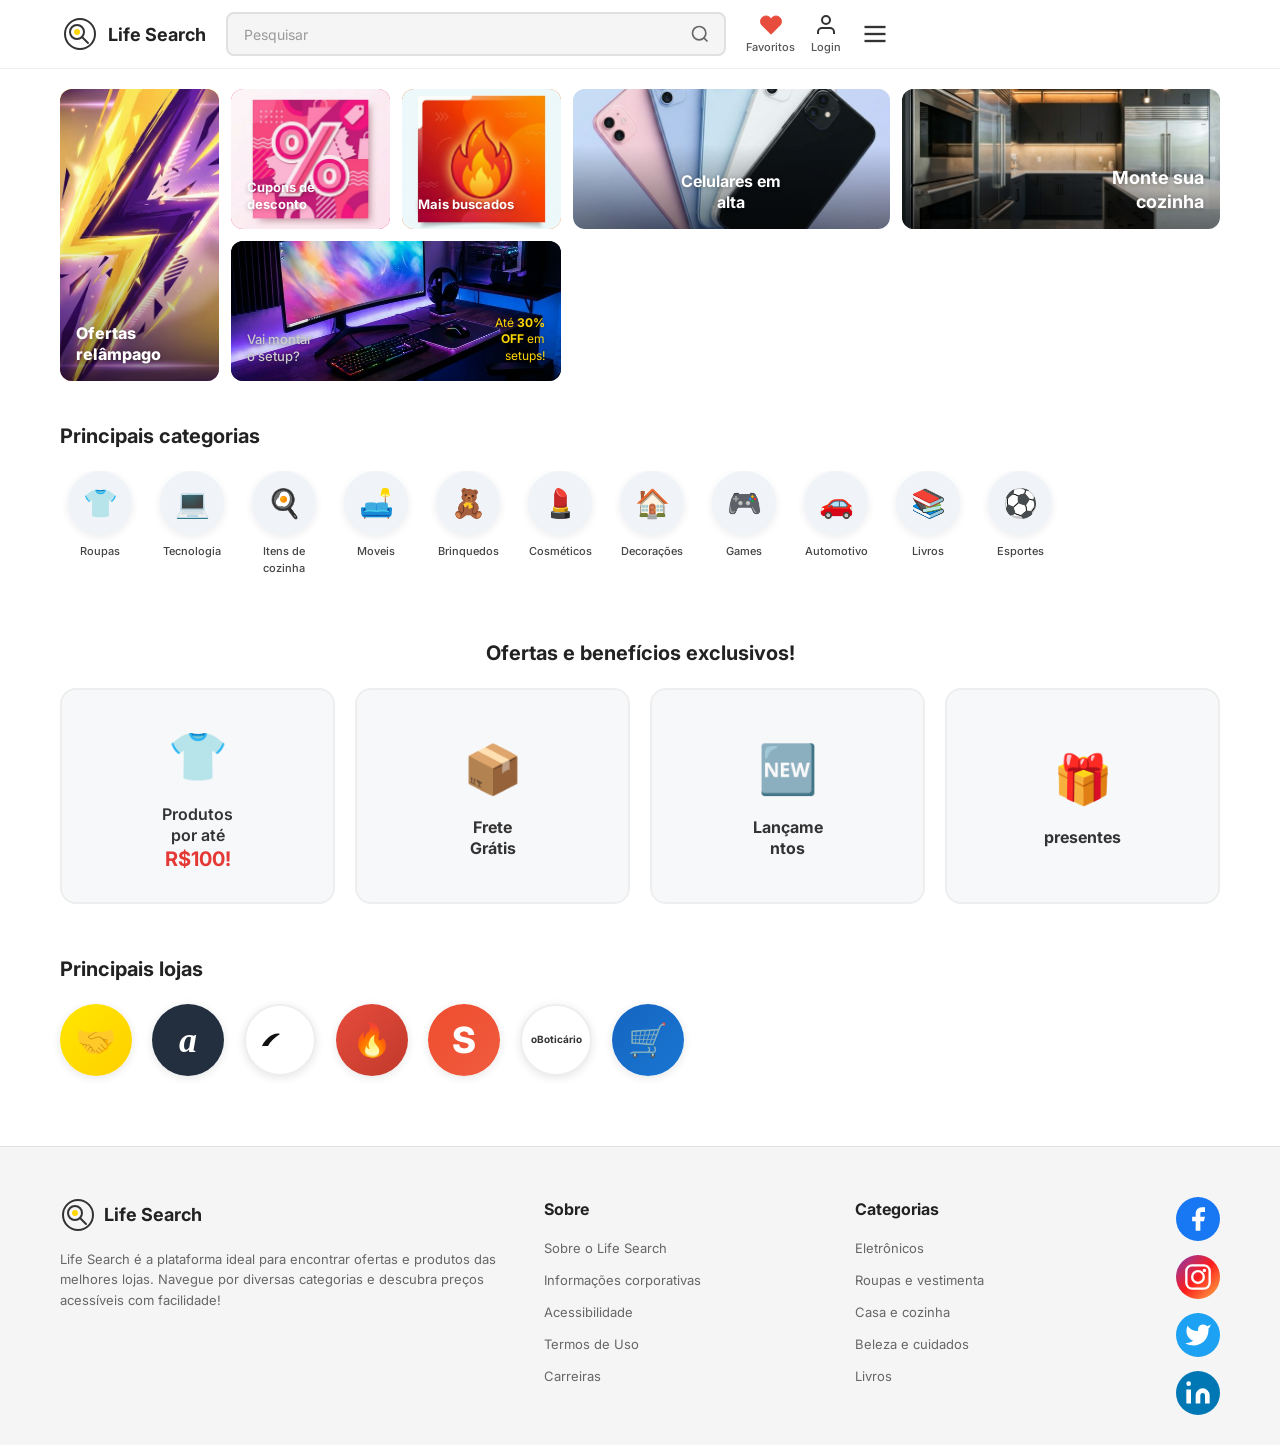
==== index.html @ 58d378dd "feat: Implement core pages, styling, and assets for the Life Search application." ====
<!DOCTYPE html>
<html lang="pt-BR">

<head>
    <meta charset="UTF-8">
    <meta name="viewport" content="width=device-width, initial-scale=1.0">
    <meta name="description"
        content="Life Search - Encontre ofertas e produtos das melhores lojas. Navegue por diversas categorias e descubra preços acessíveis com facilidade!">
    <title>Life Search - Ofertas e Produtos das Melhores Lojas</title>
    <link rel="preconnect" href="https://fonts.googleapis.com">
    <link rel="preconnect" href="https://fonts.gstatic.com" crossorigin>
    <link href="https://fonts.googleapis.com/css2?family=Inter:wght@400;500;600;700;800&display=swap" rel="stylesheet">
    <link rel="stylesheet" href="style.css">
</head>

<body>

    <!-- HEADER -->
    <header class="header" id="header">
        <div class="header-container">
            <a href="/" class="logo" id="logo">
                <div class="logo-icon">
                    <svg width="32" height="32" viewBox="0 0 32 32" fill="none">
                        <circle cx="16" cy="16" r="15" stroke="#333" stroke-width="2" />
                        <circle cx="13" cy="14" r="7" stroke="#333" stroke-width="2" fill="none" />
                        <line x1="18" y1="19" x2="24" y2="25" stroke="#333" stroke-width="2" stroke-linecap="round" />
                        <circle cx="13" cy="14" r="3" fill="#FFD700" />
                    </svg>
                </div>
                <span class="logo-text">Life Search</span>
            </a>

            <div class="search-bar" id="search-bar">
                <input type="text" placeholder="Pesquisar" id="search-input">
                <button class="search-btn" id="search-btn">
                    <svg width="20" height="20" viewBox="0 0 24 24" fill="none" stroke="#666" stroke-width="2">
                        <circle cx="11" cy="11" r="8" />
                        <line x1="21" y1="21" x2="16.65" y2="16.65" />
                    </svg>
                </button>
            </div>

            <nav class="header-nav" id="header-nav">
                <a href="#" class="nav-item" id="nav-favoritos">
                    <svg width="24" height="24" viewBox="0 0 24 24" fill="#e74c3c" stroke="#e74c3c" stroke-width="1">
                        <path
                            d="M20.84 4.61a5.5 5.5 0 0 0-7.78 0L12 5.67l-1.06-1.06a5.5 5.5 0 0 0-7.78 7.78l1.06 1.06L12 21.23l7.78-7.78 1.06-1.06a5.5 5.5 0 0 0 0-7.78z" />
                    </svg>
                    <span>Favoritos</span>
                </a>
                <a href="#" class="nav-item" id="nav-login">
                    <svg width="24" height="24" viewBox="0 0 24 24" fill="none" stroke="#333" stroke-width="2">
                        <path d="M20 21v-2a4 4 0 0 0-4-4H8a4 4 0 0 0-4 4v2" />
                        <circle cx="12" cy="7" r="4" />
                    </svg>
                    <span>Login</span>
                </a>
                <button class="menu-btn" id="menu-btn">
                    <svg width="28" height="28" viewBox="0 0 24 24" fill="none" stroke="#333" stroke-width="2">
                        <line x1="3" y1="6" x2="21" y2="6" />
                        <line x1="3" y1="12" x2="21" y2="12" />
                        <line x1="3" y1="18" x2="21" y2="18" />
                    </svg>
                </button>
            </nav>
        </div>
    </header>

    <!-- MAIN CONTENT -->
    <main class="main-content">

        <!-- HERO BANNER GRID -->
        <section class="hero-grid" id="hero-grid">
            <a href="#" class="hero-card hero-ofertas" id="hero-ofertas">
                <img src="assets/img/ofertas.png" alt="Ofertas relâmpago" loading="lazy">
                <span class="hero-label">Ofertas<br>relâmpago</span>
            </a>
            <a href="#" class="hero-card hero-cupons" id="hero-cupons">
                <img src="assets/img/cupons_desconto.png" alt="Cupons de desconto" loading="lazy">
                <span class="hero-label">Cupons de<br>desconto</span>
            </a>
            <a href="#" class="hero-card hero-buscados" id="hero-buscados">
                <img src="assets/img/mais_buscados.png" alt="Mais buscados" loading="lazy">
                <span class="hero-label">Mais buscados</span>
            </a>
            <a href="#" class="hero-card hero-celulares" id="hero-celulares">
                <img src="assets/img/celulares.png" alt="Celulares em alta" loading="lazy">
                <span class="hero-label">Celulares em<br>alta</span>
            </a>
            <a href="#" class="hero-card hero-cozinha" id="hero-cozinha">
                <img src="assets/img/cozinha.png" alt="Monte sua cozinha" loading="lazy">
                <span class="hero-label">Monte sua<br>cozinha</span>
            </a>
            <a href="#" class="hero-card hero-setup" id="hero-setup">
                <img src="assets/img/setup.png" alt="Setup gamer" loading="lazy">
                <div class="hero-card-content">
                    <div class="setup-info">
                        <span class="setup-title">Vai montar<br>o setup?</span>
                        <span class="setup-discount">Até <strong>30%</strong><br><strong>OFF</strong>
                            em<br>setups!</span>
                    </div>
                </div>
            </a>
        </section>

        <!-- CATEGORIAS -->
        <section class="section-categories" id="section-categories">
            <h2 class="section-title">Principais categorias</h2>
            <div class="categories-scroll">
                <a href="#" class="category-item" id="cat-roupas">
                    <div class="category-icon">👕</div>
                    <span>Roupas</span>
                </a>
                <a href="#" class="category-item" id="cat-tecnologia">
                    <div class="category-icon">💻</div>
                    <span>Tecnologia</span>
                </a>
                <a href="#" class="category-item" id="cat-cozinha">
                    <div class="category-icon">🍳</div>
                    <span>Itens de<br>cozinha</span>
                </a>
                <a href="#" class="category-item" id="cat-moveis">
                    <div class="category-icon">🛋️</div>
                    <span>Moveis</span>
                </a>
                <a href="#" class="category-item" id="cat-brinquedos">
                    <div class="category-icon">🧸</div>
                    <span>Brinquedos</span>
                </a>
                <a href="#" class="category-item" id="cat-cosmeticos">
                    <div class="category-icon">💄</div>
                    <span>Cosméticos</span>
                </a>
                <a href="#" class="category-item" id="cat-decoracoes">
                    <div class="category-icon">🏠</div>
                    <span>Decorações</span>
                </a>
                <a href="#" class="category-item" id="cat-games">
                    <div class="category-icon">🎮</div>
                    <span>Games</span>
                </a>
                <a href="#" class="category-item" id="cat-automotivo">
                    <div class="category-icon">🚗</div>
                    <span>Automotivo</span>
                </a>
                <a href="#" class="category-item" id="cat-livros">
                    <div class="category-icon">📚</div>
                    <span>Livros</span>
                </a>
                <a href="#" class="category-item" id="cat-esportes">
                    <div class="category-icon">⚽</div>
                    <span>Esportes</span>
                </a>
            </div>
        </section>

        <!-- OFERTAS E BENEFÍCIOS -->
        <section class="section-offers" id="section-offers">
            <h2 class="section-title section-title-center">Ofertas e benefícios exclusivos!</h2>
            <div class="offers-grid">
                <a href="#" class="offer-card" id="offer-produtos">
                    <div class="offer-icon">👕</div>
                    <span class="offer-text">Produtos<br>por até<br><strong
                            class="offer-highlight-red">R$100!</strong></span>
                </a>
                <a href="#" class="offer-card" id="offer-frete">
                    <div class="offer-icon">📦</div>
                    <span class="offer-text"><strong>Frete<br>Grátis</strong></span>
                </a>
                <a href="#" class="offer-card" id="offer-lancamentos">
                    <div class="offer-icon">🆕</div>
                    <span class="offer-text"><strong>Lançame<br>ntos</strong></span>
                </a>
                <a href="#" class="offer-card" id="offer-presentes">
                    <div class="offer-icon">🎁</div>
                    <span class="offer-text"><strong>presentes</strong></span>
                </a>
            </div>
        </section>

        <!-- PRINCIPAIS LOJAS -->
        <section class="section-stores" id="section-stores">
            <h2 class="section-title">Principais lojas</h2>
            <div class="stores-grid">
                <a href="#" class="store-item" id="store-mercadolivre">
                    <div class="store-logo store-mercadolivre">
                        <span>🤝</span>
                    </div>
                </a>
                <a href="#" class="store-item" id="store-amazon">
                    <div class="store-logo store-amazon">
                        <span class="store-letter">a</span>
                    </div>
                </a>
                <a href="#" class="store-item" id="store-nike">
                    <div class="store-logo store-nike">
                        <svg width="40" height="16" viewBox="0 0 40 16">
                            <path d="M2 14C6 6 14 0 20 2C14 6 10 10 8 14L2 14Z" fill="#111" />
                        </svg>
                    </div>
                </a>
                <a href="#" class="store-item" id="store-shein">
                    <div class="store-logo store-shein">
                        <span>🔥</span>
                    </div>
                </a>
                <a href="#" class="store-item" id="store-shopee">
                    <div class="store-logo store-shopee">
                        <span class="store-letter shopee-s">S</span>
                    </div>
                </a>
                <a href="#" class="store-item" id="store-boticario">
                    <div class="store-logo store-boticario">
                        <span class="store-text-small">oBoticário</span>
                    </div>
                </a>
                <a href="#" class="store-item" id="store-extra">
                    <div class="store-logo store-extra">
                        <span>🛒</span>
                    </div>
                </a>
            </div>
        </section>
    </main>

    <!-- FOOTER -->
    <footer class="footer" id="footer">
        <div class="footer-container">
            <div class="footer-brand">
                <div class="footer-logo">
                    <div class="logo-icon footer-logo-icon">
                        <svg width="32" height="32" viewBox="0 0 32 32" fill="none">
                            <circle cx="16" cy="16" r="15" stroke="#333" stroke-width="2" />
                            <circle cx="13" cy="14" r="7" stroke="#333" stroke-width="2" fill="none" />
                            <line x1="18" y1="19" x2="24" y2="25" stroke="#333" stroke-width="2"
                                stroke-linecap="round" />
                            <circle cx="13" cy="14" r="3" fill="#FFD700" />
                        </svg>
                    </div>
                    <span class="logo-text">Life Search</span>
                </div>
                <p class="footer-desc">Life Search é a plataforma ideal para encontrar ofertas e produtos das melhores
                    lojas. Navegue por diversas categorias e descubra preços acessíveis com facilidade!</p>
            </div>

            <div class="footer-links">
                <div class="footer-col">
                    <h3>Sobre</h3>
                    <ul>
                        <li><a href="#">Sobre o Life Search</a></li>
                        <li><a href="#">Informações corporativas</a></li>
                        <li><a href="#">Acessibilidade</a></li>
                        <li><a href="#">Termos de Uso</a></li>
                        <li><a href="#">Carreiras</a></li>
                    </ul>
                </div>
                <div class="footer-col">
                    <h3>Categorias</h3>
                    <ul>
                        <li><a href="#">Eletrônicos</a></li>
                        <li><a href="#">Roupas e vestimenta</a></li>
                        <li><a href="#">Casa e cozinha</a></li>
                        <li><a href="#">Beleza e cuidados</a></li>
                        <li><a href="#">Livros</a></li>
                    </ul>
                </div>
            </div>

            <div class="footer-social">
                <a href="#" class="social-icon" id="social-facebook" aria-label="Facebook">
                    <svg width="28" height="28" viewBox="0 0 24 24" fill="white">
                        <path d="M18 2h-3a5 5 0 0 0-5 5v3H7v4h3v8h4v-8h3l1-4h-4V7a1 1 0 0 1 1-1h3z" />
                    </svg>
                </a>
                <a href="#" class="social-icon" id="social-instagram" aria-label="Instagram">
                    <svg width="28" height="28" viewBox="0 0 24 24" fill="none" stroke="white" stroke-width="2">
                        <rect x="2" y="2" width="20" height="20" rx="5" />
                        <circle cx="12" cy="12" r="5" />
                        <circle cx="17.5" cy="6.5" r="1.5" fill="white" stroke="none" />
                    </svg>
                </a>
                <a href="#" class="social-icon" id="social-twitter" aria-label="Twitter">
                    <svg width="28" height="28" viewBox="0 0 24 24" fill="white">
                        <path
                            d="M23 3a10.9 10.9 0 0 1-3.14 1.53 4.48 4.48 0 0 0-7.86 3v1A10.66 10.66 0 0 1 3 4s-4 9 5 13a11.64 11.64 0 0 1-7 2c9 5 20 0 20-11.5a4.5 4.5 0 0 0-.08-.83A7.72 7.72 0 0 0 23 3z" />
                    </svg>
                </a>
                <a href="#" class="social-icon" id="social-linkedin" aria-label="LinkedIn">
                    <svg width="28" height="28" viewBox="0 0 24 24" fill="white">
                        <path d="M16 8a6 6 0 0 1 6 6v7h-4v-7a2 2 0 0 0-2-2 2 2 0 0 0-2 2v7h-4v-7a6 6 0 0 1 6-6z" />
                        <rect x="2" y="9" width="4" height="12" />
                        <circle cx="4" cy="4" r="2" />
                    </svg>
                </a>
            </div>
        </div>
    </footer>

</body>

</html>
---- style.css ----
/* ========================================
   Life Search - Stylesheet
   ======================================== */

/* RESET & BASE */
*,
*::before,
*::after {
    margin: 0;
    padding: 0;
    box-sizing: border-box;
}

html {
    scroll-behavior: smooth;
}

body {
    font-family: 'Inter', -apple-system, BlinkMacSystemFont, 'Segoe UI', sans-serif;
    color: #222;
    background: #fff;
    line-height: 1.5;
    -webkit-font-smoothing: antialiased;
}

a {
    text-decoration: none;
    color: inherit;
}

ul {
    list-style: none;
}

img {
    max-width: 100%;
    height: auto;
    display: block;
}

/* ========================================
   HEADER
   ======================================== */
.header {
    background: #fff;
    border-bottom: 1px solid #eee;
    position: sticky;
    top: 0;
    z-index: 100;
    padding: 12px 0;
}

.header-container {
    max-width: 1200px;
    margin: 0 auto;
    padding: 0 20px;
    display: flex;
    align-items: center;
    gap: 20px;
}

/* Logo */
.logo {
    display: flex;
    align-items: center;
    gap: 8px;
    flex-shrink: 0;
}

.logo-icon {
    width: 40px;
    height: 40px;
    display: flex;
    align-items: center;
    justify-content: center;
}

.logo-text {
    font-size: 18px;
    font-weight: 700;
    color: #222;
    white-space: nowrap;
}

/* Search Bar */
.search-bar {
    flex: 1;
    max-width: 500px;
    display: flex;
    align-items: center;
    background: #f5f5f5;
    border: 2px solid #e0e0e0;
    border-radius: 8px;
    overflow: hidden;
    transition: border-color 0.2s;
}

.search-bar:focus-within {
    border-color: #FFD700;
}

.search-bar input {
    flex: 1;
    padding: 10px 16px;
    border: none;
    background: transparent;
    font-size: 14px;
    font-family: inherit;
    outline: none;
    color: #333;
}

.search-bar input::placeholder {
    color: #999;
}

.search-btn {
    display: flex;
    align-items: center;
    justify-content: center;
    padding: 10px 14px;
    background: transparent;
    border: none;
    cursor: pointer;
    transition: background 0.2s;
}

.search-btn:hover {
    background: #e8e8e8;
}

/* Header Navigation */
.header-nav {
    display: flex;
    align-items: center;
    gap: 16px;
    flex-shrink: 0;
}

.nav-item {
    display: flex;
    flex-direction: column;
    align-items: center;
    gap: 2px;
    font-size: 11px;
    font-weight: 500;
    color: #555;
    transition: color 0.2s;
}

.nav-item:hover {
    color: #222;
}

.menu-btn {
    background: none;
    border: none;
    cursor: pointer;
    display: flex;
    align-items: center;
    justify-content: center;
    padding: 4px;
    border-radius: 4px;
    transition: background 0.2s;
}

.menu-btn:hover {
    background: #f0f0f0;
}

/* ========================================
   HERO GRID
   ======================================== */
.main-content {
    max-width: 1200px;
    margin: 0 auto;
    padding: 20px;
}

.hero-grid {
    display: grid;
    grid-template-columns: 1fr 1fr 1fr 2fr 2fr;
    grid-template-rows: 140px 140px;
    gap: 12px;
    margin-bottom: 40px;
}

.hero-card {
    border-radius: 12px;
    overflow: hidden;
    position: relative;
    display: flex;
    align-items: flex-end;
    padding: 16px;
    transition: transform 0.25s ease, box-shadow 0.25s ease;
    cursor: pointer;
}

.hero-card:hover {
    transform: translateY(-3px);
    box-shadow: 0 8px 24px rgba(0, 0, 0, 0.15);
}

.hero-card img {
    position: absolute;
    top: 0;
    left: 0;
    width: 100%;
    height: 100%;
    object-fit: cover;
}

.hero-card-content {
    position: relative;
    z-index: 1;
    display: flex;
    flex-direction: column;
    justify-content: flex-end;
    width: 100%;
    height: 100%;
}

.hero-label {
    font-size: 15px;
    font-weight: 700;
    color: #fff;
    position: relative;
    z-index: 2;
    text-shadow: 0 1px 4px rgba(0, 0, 0, 0.3);
    line-height: 1.3;
}

/* Flash Deals - Ofertas Relâmpago */
.hero-ofertas {
    grid-column: 1;
    grid-row: 1 / 3;
    background: linear-gradient(135deg, #FFD700 0%, #FFC107 40%, #9b59b6 100%);
}

.hero-ofertas::after {
    content: '';
    position: absolute;
    bottom: 0;
    left: 0;
    right: 0;
    height: 50%;
    background: linear-gradient(to top, rgba(0, 0, 0, 0.45), transparent);
    border-radius: 0 0 12px 12px;
    z-index: 1;
}

.hero-ofertas .hero-label {
    color: #fff;
    text-shadow: 0 1px 6px rgba(0, 0, 0, 0.3);
    font-size: 16px;
    font-weight: 800;
    z-index: 2;
}

/* Cupons */
.hero-cupons {
    grid-column: 2;
    grid-row: 1;
    background: linear-gradient(135deg, #ec407a, #e91e63);
}

.hero-cupons .hero-label {
    font-size: 13px;
}

/* Mais Buscados */
.hero-buscados {
    grid-column: 3;
    grid-row: 1;
    background: linear-gradient(135deg, #e65100, #ff6d00);
}

.hero-buscados .hero-label {
    font-size: 13px;
}

/* Celulares */
.hero-celulares {
    grid-column: 4;
    grid-row: 1;
    background: linear-gradient(135deg, #e8eaf6, #c5cae9);
}

.hero-celulares::after {
    content: '';
    position: absolute;
    bottom: 0;
    left: 0;
    right: 0;
    height: 60%;
    background: linear-gradient(to top, rgba(0, 0, 0, 0.5), transparent);
    border-radius: 0 0 12px 12px;
    z-index: 1;
}

.hero-celulares .hero-label {
    color: #fff;
    text-align: center;
    width: 100%;
    font-size: 16px;
    z-index: 2;
}

/* Cozinha */
.hero-cozinha {
    grid-column: 5;
    grid-row: 1;
    background: linear-gradient(135deg, #4a4a4a 0%, #6d6d6d 50%, #8d8d8d 100%);
}

.hero-cozinha::after {
    content: '';
    position: absolute;
    bottom: 0;
    left: 0;
    right: 0;
    height: 60%;
    background: linear-gradient(to top, rgba(0, 0, 0, 0.5), transparent);
    border-radius: 0 0 12px 12px;
    z-index: 1;
}

.hero-cozinha .hero-label {
    font-size: 18px;
    text-align: right;
    width: 100%;
    z-index: 2;
}

/* Setup */
.hero-setup {
    grid-column: 2 / 4;
    grid-row: 2;
    background: linear-gradient(135deg, #1a1a2e, #16213e, #0f3460);
}

.hero-setup .hero-card-content {
    z-index: 2;
}

.hero-setup .setup-info {
    display: flex;
    justify-content: space-between;
    align-items: flex-end;
    width: 100%;
}

.setup-title {
    font-size: 13px;
    color: #ccc;
    font-weight: 500;
    line-height: 1.3;
    text-shadow: 0 1px 4px rgba(0, 0, 0, 0.5);
}

.setup-discount {
    font-size: 12px;
    color: #FFD700;
    text-align: right;
    line-height: 1.4;
    text-shadow: 0 1px 4px rgba(0, 0, 0, 0.5);
}

/* Hidden cards at row 2, col 4–5 */
.hero-grid> :nth-child(n+7) {
    display: none;
}

/* ========================================
   CATEGORIES
   ======================================== */
.section-title {
    font-size: 20px;
    font-weight: 700;
    color: #222;
    margin-bottom: 20px;
}

.section-title-center {
    text-align: center;
}

.categories-scroll {
    display: flex;
    gap: 12px;
    overflow-x: auto;
    padding-bottom: 12px;
    scrollbar-width: thin;
}

.categories-scroll::-webkit-scrollbar {
    height: 6px;
}

.categories-scroll::-webkit-scrollbar-thumb {
    background: #ccc;
    border-radius: 3px;
}

.category-item {
    display: flex;
    flex-direction: column;
    align-items: center;
    gap: 8px;
    min-width: 80px;
    text-align: center;
    font-size: 11px;
    font-weight: 500;
    color: #444;
    transition: transform 0.2s;
}

.category-item:hover {
    transform: translateY(-3px);
}

.category-icon {
    width: 64px;
    height: 64px;
    border-radius: 50%;
    background: #f0f4f8;
    display: flex;
    align-items: center;
    justify-content: center;
    font-size: 28px;
    box-shadow: 0 2px 8px rgba(0, 0, 0, 0.08);
    transition: box-shadow 0.2s, background 0.2s;
}

.category-item:hover .category-icon {
    box-shadow: 0 4px 12px rgba(0, 0, 0, 0.15);
    background: #e8ecf1;
}

.section-categories {
    margin-bottom: 50px;
}

/* ========================================
   OFFERS & BENEFITS
   ======================================== */
.section-offers {
    margin-bottom: 50px;
}

.offers-grid {
    display: grid;
    grid-template-columns: repeat(4, 1fr);
    gap: 20px;
}

.offer-card {
    display: flex;
    flex-direction: column;
    align-items: center;
    justify-content: center;
    padding: 30px 20px;
    border-radius: 16px;
    background: #f7f8fa;
    border: 2px solid #eee;
    text-align: center;
    gap: 12px;
    transition: transform 0.25s, box-shadow 0.25s, border-color 0.25s;
    min-height: 180px;
}

.offer-card:hover {
    transform: translateY(-5px);
    box-shadow: 0 8px 24px rgba(0, 0, 0, 0.1);
    border-color: #FFD700;
}

.offer-icon {
    font-size: 48px;
}

.offer-text {
    font-size: 16px;
    font-weight: 600;
    color: #333;
    line-height: 1.3;
}

.offer-highlight-red {
    color: #e53935;
    font-size: 20px;
}

/* ========================================
   STORES
   ======================================== */
.section-stores {
    margin-bottom: 50px;
}

.stores-grid {
    display: flex;
    gap: 20px;
    flex-wrap: wrap;
    align-items: center;
}

.store-item {
    transition: transform 0.2s;
}

.store-item:hover {
    transform: scale(1.08);
}

.store-logo {
    width: 72px;
    height: 72px;
    border-radius: 50%;
    display: flex;
    align-items: center;
    justify-content: center;
    font-size: 32px;
    box-shadow: 0 2px 10px rgba(0, 0, 0, 0.1);
    background: #f5f5f5;
    overflow: hidden;
}

.store-mercadolivre {
    background: linear-gradient(135deg, #ffe600, #ffd000);
}

.store-amazon {
    background: #232f3e;
}

.store-amazon .store-letter {
    font-size: 36px;
    font-weight: 800;
    color: #fff;
    font-family: 'Georgia', serif;
    font-style: italic;
}

.store-nike {
    background: #fff;
    border: 2px solid #eee;
}

.store-shein {
    background: linear-gradient(135deg, #e74c3c, #c0392b);
    color: #fff;
}

.store-shopee {
    background: linear-gradient(135deg, #ee4d2d, #f05c40);
}

.store-shopee .shopee-s {
    font-size: 36px;
    font-weight: 800;
    color: #fff;
}

.store-boticario {
    background: #fff;
    border: 2px solid #eee;
}

.store-text-small {
    font-size: 10px;
    font-weight: 700;
    color: #333;
}

.store-extra {
    background: linear-gradient(135deg, #1565c0, #1976d2);
    color: #fff;
}

.store-letter {
    font-size: 36px;
    font-weight: 800;
}

/* ========================================
   FOOTER
   ======================================== */
.footer {
    background: #f5f5f5;
    padding: 50px 0 30px;
    border-top: 1px solid #e0e0e0;
}

.footer-container {
    max-width: 1200px;
    margin: 0 auto;
    padding: 0 20px;
    display: grid;
    grid-template-columns: 1.5fr 2fr auto;
    gap: 40px;
    align-items: start;
}

.footer-brand {
    display: flex;
    flex-direction: column;
    gap: 16px;
}

.footer-logo {
    display: flex;
    align-items: center;
    gap: 8px;
}

.footer-logo-icon {
    width: 36px;
    height: 36px;
}

.footer-desc {
    font-size: 13px;
    color: #666;
    line-height: 1.6;
}

.footer-links {
    display: grid;
    grid-template-columns: 1fr 1fr;
    gap: 30px;
}

.footer-col h3 {
    font-size: 16px;
    font-weight: 700;
    color: #222;
    margin-bottom: 14px;
}

.footer-col ul {
    display: flex;
    flex-direction: column;
    gap: 8px;
}

.footer-col a {
    font-size: 13px;
    color: #666;
    transition: color 0.2s;
}

.footer-col a:hover {
    color: #222;
}

.footer-social {
    display: flex;
    flex-direction: column;
    gap: 14px;
    align-items: center;
}

.social-icon {
    width: 44px;
    height: 44px;
    border-radius: 50%;
    display: flex;
    align-items: center;
    justify-content: center;
    transition: transform 0.2s, opacity 0.2s;
}

.social-icon:hover {
    transform: scale(1.1);
    opacity: 0.85;
}

/* Social colors */
#social-facebook {
    background: #1877f2;
}

#social-instagram {
    background: linear-gradient(135deg, #833ab4, #fd1d1d, #fcb045);
}

#social-twitter {
    background: #1da1f2;
}

#social-linkedin {
    background: #0077b5;
}

/* ========================================
   RESPONSIVE
   ======================================== */
@media (max-width: 900px) {
    .hero-grid {
        grid-template-columns: 1fr 1fr;
        grid-template-rows: repeat(4, 140px);
    }

    .hero-ofertas {
        grid-column: 1;
        grid-row: 1 / 3;
    }

    .hero-cupons {
        grid-column: 2;
        grid-row: 1;
    }

    .hero-buscados {
        grid-column: 2;
        grid-row: 2;
    }

    .hero-celulares {
        grid-column: 1;
        grid-row: 3;
    }

    .hero-cozinha {
        grid-column: 2;
        grid-row: 3;
    }

    .hero-setup {
        grid-column: 1 / 3;
        grid-row: 4;
    }

    .offers-grid {
        grid-template-columns: repeat(2, 1fr);
    }

    .footer-container {
        grid-template-columns: 1fr;
    }

    .footer-social {
        flex-direction: row;
        justify-content: center;
    }
}

@media (max-width: 600px) {
    .header-container {
        flex-wrap: wrap;
        gap: 10px;
    }

    .search-bar {
        order: 3;
        max-width: 100%;
        width: 100%;
    }

    .hero-grid {
        grid-template-columns: 1fr;
        grid-template-rows: auto;
    }

    .hero-ofertas {
        grid-column: 1;
        grid-row: auto;
        min-height: 200px;
    }

    .hero-cupons,
    .hero-buscados,
    .hero-celulares,
    .hero-cozinha,
    .hero-setup {
        grid-column: 1;
        grid-row: auto;
        min-height: 140px;
    }

    .offers-grid {
        grid-template-columns: repeat(2, 1fr);
        gap: 12px;
    }

    .offer-card {
        min-height: 140px;
        padding: 20px 12px;
    }

    .stores-grid {
        justify-content: center;
    }

    .footer-links {
        grid-template-columns: 1fr;
    }
}

/* ========================================
   LOGO IMAGE SUPPORT
   ======================================== */
.logo-img {
    height: 40px;
    width: auto;
}

.footer-logo-img {
    height: 36px;
    width: auto;
}

.logo-fallback {
    display: flex;
    align-items: center;
    gap: 8px;
}

/* ========================================
   LOGIN PAGE
   ======================================== */
.login-page {
    background: #d4edda;
    min-height: 100vh;
    display: flex;
    align-items: center;
    justify-content: center;
    padding: 40px 20px;
}

.login-wrapper {
    width: 100%;
    max-width: 420px;
    display: flex;
    flex-direction: column;
    align-items: center;
    gap: 30px;
}

.login-logo {
    display: flex;
    flex-direction: column;
    align-items: center;
}

.login-logo-img {
    height: 64px;
    width: auto;
}

.login-card {
    background: #fff;
    border-radius: 24px;
    padding: 32px 28px;
    width: 100%;
    box-shadow: 0 4px 20px rgba(0, 0, 0, 0.08);
}

.social-login {
    text-align: center;
    margin-bottom: 24px;
}

.social-login h2 {
    font-size: 16px;
    font-weight: 700;
    margin-bottom: 12px;
}

.social-login-buttons {
    display: flex;
    border: 2px solid #333;
    border-radius: 30px;
    overflow: hidden;
}

.social-btn {
    flex: 1;
    display: flex;
    align-items: center;
    justify-content: center;
    padding: 10px;
    background: #fff;
    border: none;
    cursor: pointer;
    transition: background 0.2s;
}

.social-btn:not(:last-child) {
    border-right: 2px solid #333;
}

.social-btn:hover {
    background: #f0f0f0;
}

.login-section,
.register-section {
    text-align: center;
}

.login-section h2,
.register-section h2 {
    font-size: 20px;
    font-weight: 800;
    margin-bottom: 16px;
}

.input-group {
    margin-bottom: 12px;
}

.input-group input {
    width: 100%;
    padding: 12px 16px;
    border: 2px solid #ccc;
    border-radius: 24px;
    font-size: 14px;
    font-family: inherit;
    outline: none;
    transition: border-color 0.2s;
    background: #fff;
}

.input-group input:focus {
    border-color: #333;
}

.input-group input::placeholder {
    color: #999;
}

.password-group {
    position: relative;
}

.password-group input {
    padding-right: 48px;
}

.toggle-password {
    position: absolute;
    right: 14px;
    top: 50%;
    transform: translateY(-50%);
    background: none;
    border: none;
    cursor: pointer;
    padding: 4px;
    display: flex;
    align-items: center;
}

.btn-primary {
    display: inline-block;
    padding: 12px 40px;
    background: #d4edda;
    color: #333;
    border: none;
    border-radius: 24px;
    font-size: 16px;
    font-weight: 700;
    font-family: inherit;
    cursor: pointer;
    margin-top: 8px;
    transition: background 0.2s, transform 0.2s;
}

.btn-primary:hover {
    background: #b7dfbf;
    transform: translateY(-2px);
}

.divider {
    border: none;
    border-top: 2px solid #ddd;
    margin: 24px 0;
}

/* ========================================
   FAVORITOS PAGE
   ======================================== */
.favoritos-header {
    display: flex;
    justify-content: space-between;
    align-items: baseline;
    margin-bottom: 8px;
    margin-top: 20px;
}

.favoritos-header h1 {
    font-size: 28px;
    font-weight: 800;
}

.favoritos-count {
    font-size: 16px;
    color: #555;
}

.favoritos-count strong {
    color: #4caf50;
    font-size: 20px;
}

.section-divider {
    border: none;
    border-top: 2px solid #222;
    margin-bottom: 30px;
}

.favoritos-grid {
    display: grid;
    grid-template-columns: repeat(4, 1fr);
    gap: 20px;
    margin-bottom: 60px;
}

.product-card {
    border: 2px solid #eee;
    border-radius: 16px;
    padding: 16px;
    position: relative;
    transition: box-shadow 0.2s, transform 0.2s;
    background: #fff;
}

.product-card:hover {
    box-shadow: 0 6px 20px rgba(0, 0, 0, 0.1);
    transform: translateY(-3px);
}

.remove-fav {
    position: absolute;
    top: 8px;
    right: 8px;
    width: 24px;
    height: 24px;
    border-radius: 50%;
    background: none;
    border: none;
    font-size: 18px;
    color: #e53935;
    cursor: pointer;
    display: flex;
    align-items: center;
    justify-content: center;
    transition: background 0.2s;
}

.remove-fav:hover {
    background: #fce4ec;
}

.product-img {
    width: 100%;
    height: 150px;
    display: flex;
    align-items: center;
    justify-content: center;
    margin-bottom: 12px;
}

.product-img img {
    max-height: 100%;
    max-width: 100%;
    object-fit: contain;
}

.product-name {
    font-size: 14px;
    font-weight: 700;
    color: #222;
    margin-bottom: 4px;
    line-height: 1.3;
}

.product-price {
    font-size: 14px;
    font-weight: 600;
    color: #e53935;
    margin-bottom: 12px;
}

.product-actions {
    display: flex;
    align-items: center;
    gap: 10px;
}

.btn-comprar {
    display: inline-block;
    padding: 8px 20px;
    background: #d4edda;
    color: #333;
    border-radius: 8px;
    font-size: 13px;
    font-weight: 600;
    transition: background 0.2s;
}

.btn-comprar:hover {
    background: #b7dfbf;
}

.store-badge {
    display: inline-flex;
    align-items: center;
    justify-content: center;
    width: 32px;
    height: 32px;
    border-radius: 8px;
    font-size: 12px;
    font-weight: 700;
}

.store-badge-amazon {
    background: #e74c3c;
}

.store-badge-amazon-dark {
    background: #232f3e;
}

.store-badge-magalu {
    background: #3f51b5;
    color: #fff;
    font-size: 8px;
    border-radius: 6px;
    padding: 2px 4px;
    width: auto;
}

.store-badge-kabum {
    background: #ff6d00;
    color: #fff;
    font-weight: 800;
    font-style: italic;
}

/* ========================================
   SEARCH / PESQUISA PAGE
   ======================================== */
.search-info-bar {
    background: #f5f5f5;
    padding: 14px 20px;
    border-radius: 12px;
    margin-bottom: 16px;
    margin-top: 20px;
    font-size: 15px;
}

.search-controls {
    display: flex;
    align-items: center;
    gap: 16px;
    margin-bottom: 24px;
    flex-wrap: wrap;
}

.btn-filtros {
    display: flex;
    align-items: center;
    gap: 6px;
    padding: 8px 16px;
    background: #fff;
    border: 2px solid #ddd;
    border-radius: 8px;
    font-size: 13px;
    font-weight: 600;
    font-family: inherit;
    cursor: pointer;
    transition: border-color 0.2s;
}

.btn-filtros:hover {
    border-color: #333;
}

.search-meta {
    display: flex;
    align-items: center;
    gap: 12px;
    font-size: 13px;
    color: #666;
}

.btn-sort {
    background: none;
    border: none;
    font-size: 13px;
    font-weight: 600;
    font-family: inherit;
    color: #333;
    cursor: pointer;
}

.search-results-grid {
    display: grid;
    grid-template-columns: repeat(4, 1fr);
    gap: 16px;
    margin-bottom: 60px;
}

.search-product-card {
    border: 2px solid #eee;
    border-radius: 16px;
    padding: 16px;
    position: relative;
    text-align: center;
    transition: box-shadow 0.2s, transform 0.2s;
    display: flex;
    flex-direction: column;
    align-items: center;
    background: #fff;
}

.search-product-card:hover {
    box-shadow: 0 6px 20px rgba(0, 0, 0, 0.1);
    transform: translateY(-3px);
}

.search-product-fav {
    position: absolute;
    top: 12px;
    right: 12px;
    cursor: pointer;
}

.search-product-img {
    width: 100%;
    height: 120px;
    display: flex;
    align-items: center;
    justify-content: center;
    margin-bottom: 12px;
}

.search-product-img img {
    max-height: 100%;
    max-width: 100%;
    object-fit: contain;
}

.search-product-name {
    font-size: 14px;
    font-weight: 700;
    color: #222;
    margin-bottom: 4px;
    text-align: left;
    width: 100%;
}

.search-product-meta {
    font-size: 12px;
    color: #888;
    text-align: left;
    width: 100%;
    margin-bottom: 2px;
}

.search-product-price {
    font-size: 14px;
    font-weight: 700;
    color: #e53935;
    text-align: left;
    width: 100%;
    margin-bottom: 8px;
}

.search-product-compare {
    font-size: 12px;
    color: #666;
    text-align: left;
    width: 100%;
}

/* ========================================
   PRODUCT DETAIL PAGE
   ======================================== */
.product-detail {
    margin-top: 20px;
    margin-bottom: 30px;
}

.product-detail-title {
    font-size: 16px;
    font-weight: 600;
    color: #333;
    margin-bottom: 20px;
    line-height: 1.4;
}

.product-detail-hero {
    display: flex;
    align-items: center;
    gap: 40px;
    margin-bottom: 16px;
}

.product-detail-img {
    width: 200px;
    flex-shrink: 0;
}

.product-detail-img img {
    border-radius: 8px;
}

.product-detail-info {
    display: flex;
    flex-direction: column;
    gap: 16px;
}

.product-detail-price {
    font-size: 28px;
    font-weight: 800;
    color: #222;
}

.btn-compare {
    display: inline-block;
    padding: 12px 24px;
    background: #fff;
    border: 2px solid #333;
    border-radius: 8px;
    font-size: 14px;
    font-weight: 600;
    font-family: inherit;
    cursor: pointer;
    transition: background 0.2s;
}

.btn-compare:hover {
    background: #f5f5f5;
}

.product-rating {
    display: flex;
    gap: 4px;
    margin-bottom: 30px;
}

.star {
    font-size: 24px;
    color: #ddd;
}

.star.filled {
    color: #ffc107;
}

/* Store Comparison */
.store-comparison {
    margin-bottom: 60px;
}

.comparison-list {
    border: 2px solid #e0e0e0;
    border-radius: 16px;
    overflow: hidden;
}

.comparison-row {
    display: flex;
    align-items: center;
    gap: 16px;
    padding: 16px 20px;
    border-bottom: 1px solid #eee;
    transition: background 0.2s;
}

.comparison-row:last-child {
    border-bottom: none;
}

.comparison-row:hover {
    background: #fafafa;
}

.comparison-img {
    width: 60px;
    flex-shrink: 0;
}

.comparison-img img {
    border-radius: 4px;
}

.comparison-details {
    flex: 1;
}

.comparison-price {
    font-size: 15px;
    color: #222;
    margin-bottom: 2px;
}

.comparison-installment {
    font-size: 12px;
    color: #888;
    margin-bottom: 4px;
}

.comparison-meta {
    display: flex;
    align-items: center;
    gap: 6px;
}

.star-small {
    font-size: 14px;
    color: #ddd;
}

.star-small.filled {
    color: #ffc107;
}

.comparison-store {
    flex-shrink: 0;
}

.store-circle {
    width: 40px;
    height: 40px;
    border-radius: 50%;
    display: flex;
    align-items: center;
    justify-content: center;
    font-size: 16px;
    font-weight: 700;
}

.btn-comprar-dark {
    display: inline-block;
    padding: 10px 20px;
    background: #333;
    color: #fff;
    border-radius: 8px;
    font-size: 13px;
    font-weight: 600;
    flex-shrink: 0;
    transition: background 0.2s;
}

.btn-comprar-dark:hover {
    background: #555;
}

/* ========================================
   CONTACT PAGE
   ======================================== */
.contact-section {
    background: #d4edda;
    min-height: calc(100vh - 62px);
    display: flex;
    align-items: center;
}

.contact-container {
    max-width: 1200px;
    margin: 0 auto;
    padding: 40px 20px;
    display: grid;
    grid-template-columns: 1fr 1.2fr;
    gap: 40px;
    align-items: center;
    width: 100%;
}

.contact-text h1 {
    font-size: 36px;
    font-weight: 800;
    font-style: italic;
    color: #222;
    margin-bottom: 12px;
}

.contact-text p {
    font-size: 16px;
    color: #444;
    line-height: 1.6;
}

.contact-cta {
    font-weight: 700;
    text-decoration: underline !important;
    color: #222;
}

.contact-form-card {
    background: #fff;
    border-radius: 24px;
    padding: 36px 32px;
    box-shadow: 0 4px 20px rgba(0, 0, 0, 0.08);
}

.form-row {
    display: grid;
    grid-template-columns: 1fr 1fr;
    gap: 16px;
}

.form-group {
    margin-bottom: 16px;
}

.form-group label {
    display: block;
    font-size: 14px;
    font-weight: 600;
    color: #333;
    margin-bottom: 6px;
}

.form-group input,
.form-group textarea {
    width: 100%;
    padding: 12px 16px;
    border: 2px solid #ccc;
    border-radius: 8px;
    font-size: 14px;
    font-family: inherit;
    outline: none;
    transition: border-color 0.2s;
    resize: vertical;
}

.form-group input:focus,
.form-group textarea:focus {
    border-color: #333;
}

.btn-enviar {
    display: inline-block;
    padding: 14px 40px;
    background: #d4edda;
    color: #333;
    border: none;
    border-radius: 12px;
    font-size: 16px;
    font-weight: 700;
    font-family: inherit;
    cursor: pointer;
    transition: background 0.2s, transform 0.2s;
}

.btn-enviar:hover {
    background: #b7dfbf;
    transform: translateY(-2px);
}

/* ========================================
   RESPONSIVE - ALL PAGES
   ======================================== */
@media (max-width: 900px) {
    .favoritos-grid {
        grid-template-columns: repeat(2, 1fr);
    }

    .search-results-grid {
        grid-template-columns: repeat(2, 1fr);
    }

    .product-detail-hero {
        flex-direction: column;
        align-items: flex-start;
    }

    .contact-container {
        grid-template-columns: 1fr;
        text-align: center;
    }

    .contact-text h1 {
        font-size: 28px;
    }

    .comparison-row {
        flex-wrap: wrap;
    }
}

@media (max-width: 600px) {
    .favoritos-grid {
        grid-template-columns: 1fr;
    }

    .favoritos-header {
        flex-direction: column;
        gap: 4px;
    }

    .search-results-grid {
        grid-template-columns: 1fr 1fr;
        gap: 10px;
    }

    .form-row {
        grid-template-columns: 1fr;
    }

    .login-card {
        padding: 24px 20px;
    }

    .product-detail-hero {
        gap: 20px;
    }

    .product-detail-price {
        font-size: 22px;
    }
}
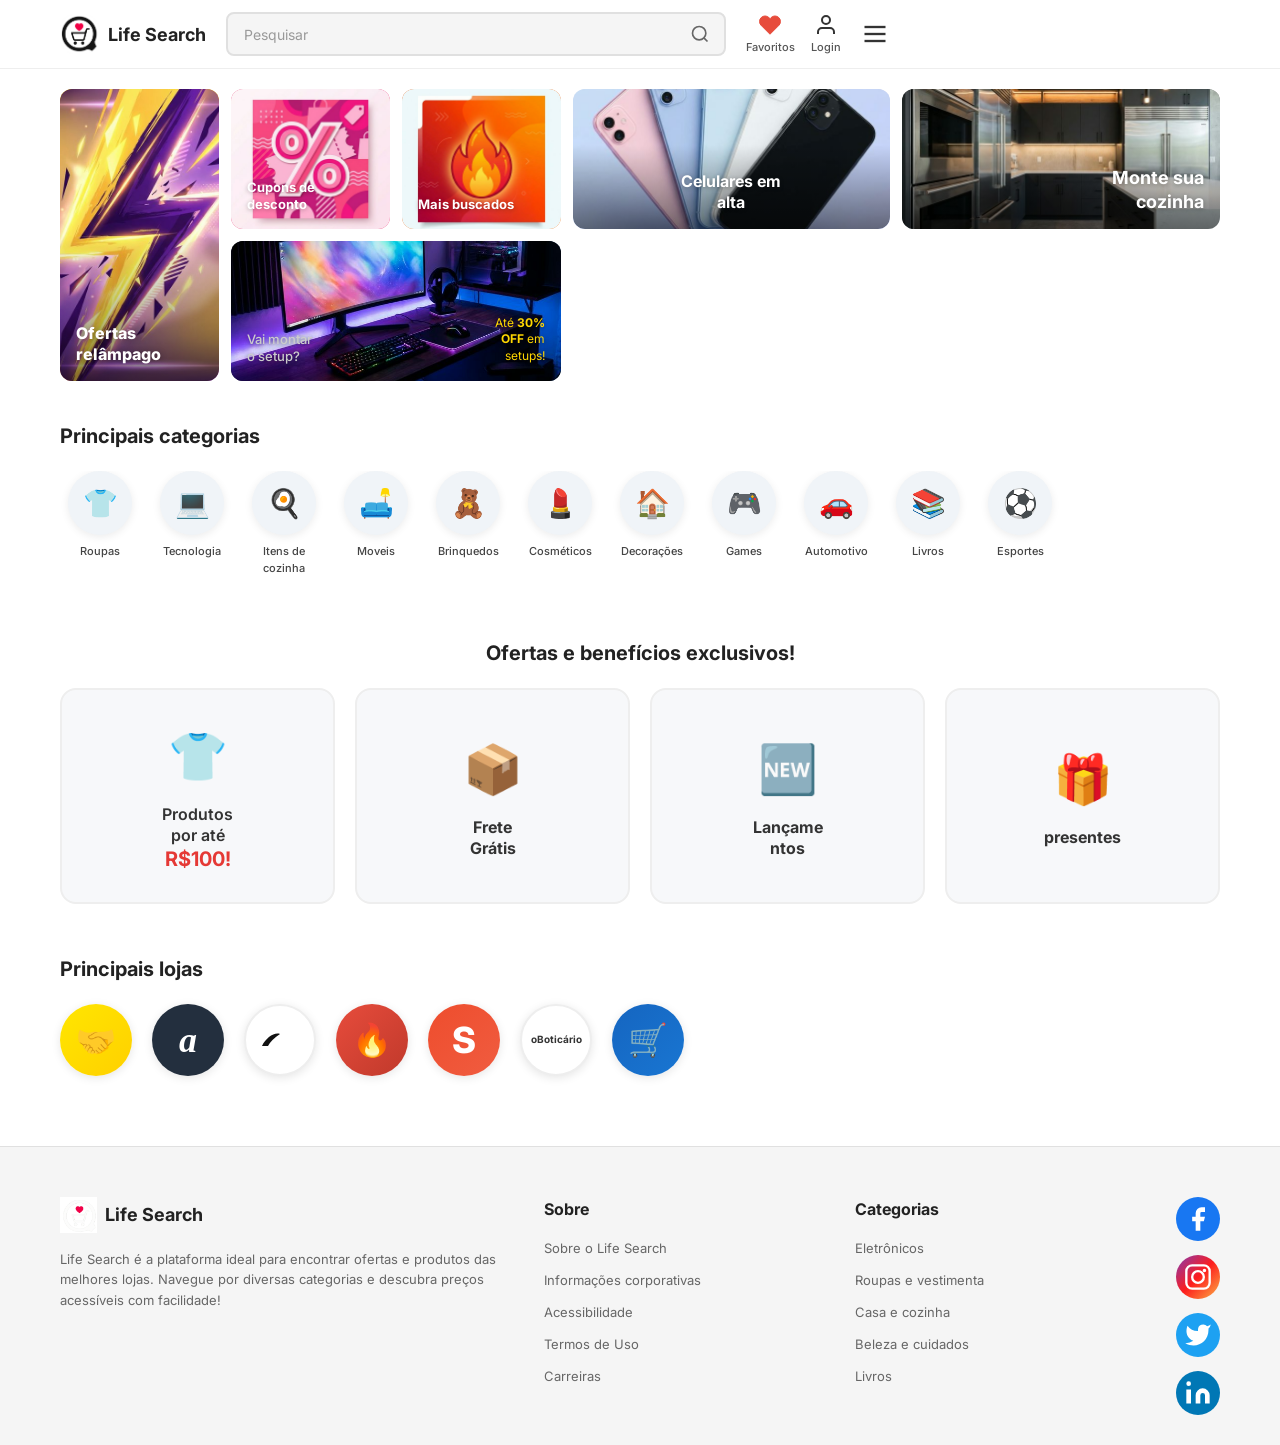
==== commit b69ca682: "main" ====
--- a/index.html
+++ b/index.html
@@ -18,15 +18,8 @@
     <!-- HEADER -->
     <header class="header" id="header">
         <div class="header-container">
-            <a href="/" class="logo" id="logo">
-                <div class="logo-icon">
-                    <svg width="32" height="32" viewBox="0 0 32 32" fill="none">
-                        <circle cx="16" cy="16" r="15" stroke="#333" stroke-width="2" />
-                        <circle cx="13" cy="14" r="7" stroke="#333" stroke-width="2" fill="none" />
-                        <line x1="18" y1="19" x2="24" y2="25" stroke="#333" stroke-width="2" stroke-linecap="round" />
-                        <circle cx="13" cy="14" r="3" fill="#FFD700" />
-                    </svg>
-                </div>
+            <a href="index.html" class="logo" id="logo">
+                <img src="assets/img/logo_preta.png" alt="Life Search" class="logo-img">
                 <span class="logo-text">Life Search</span>
             </a>
 
@@ -228,15 +221,7 @@
         <div class="footer-container">
             <div class="footer-brand">
                 <div class="footer-logo">
-                    <div class="logo-icon footer-logo-icon">
-                        <svg width="32" height="32" viewBox="0 0 32 32" fill="none">
-                            <circle cx="16" cy="16" r="15" stroke="#333" stroke-width="2" />
-                            <circle cx="13" cy="14" r="7" stroke="#333" stroke-width="2" fill="none" />
-                            <line x1="18" y1="19" x2="24" y2="25" stroke="#333" stroke-width="2"
-                                stroke-linecap="round" />
-                            <circle cx="13" cy="14" r="3" fill="#FFD700" />
-                        </svg>
-                    </div>
+                    <img src="assets/img/logo_branca.png" alt="Life Search" class="footer-logo-img">
                     <span class="logo-text">Life Search</span>
                 </div>
                 <p class="footer-desc">Life Search é a plataforma ideal para encontrar ofertas e produtos das melhores
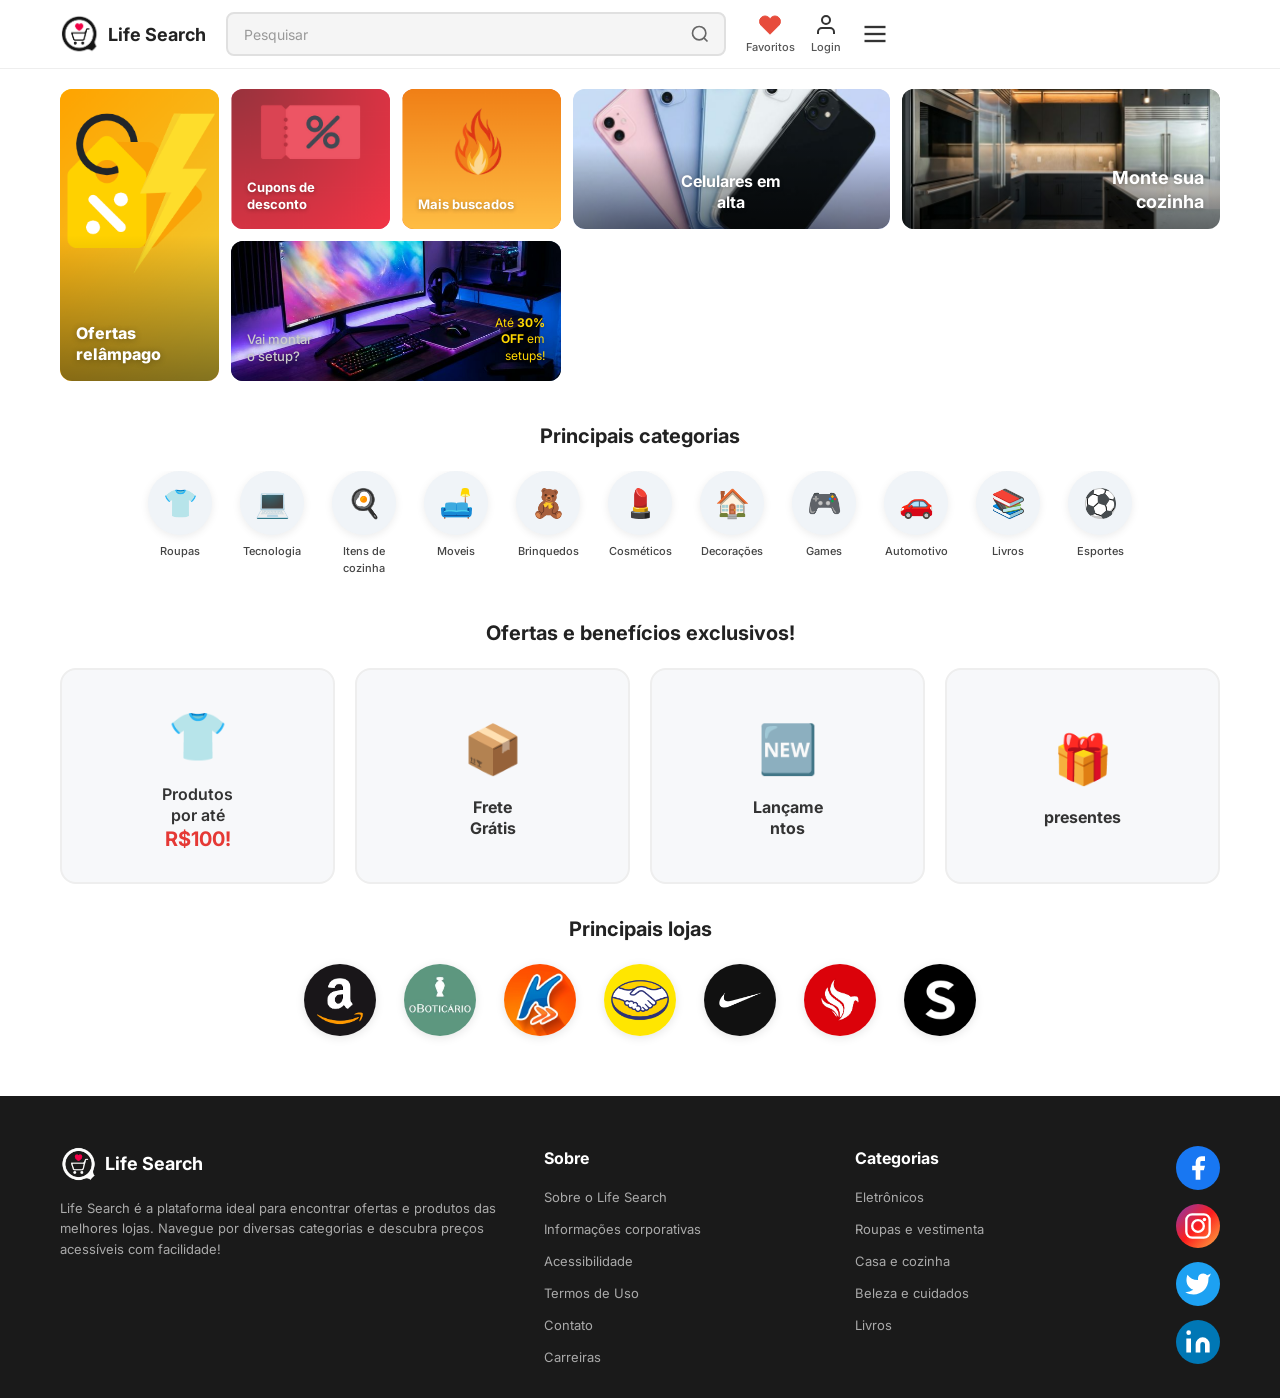
==== commit 4fd5cf01: "commit 2" ====
--- a/index.html
+++ b/index.html
@@ -34,14 +34,14 @@
             </div>
 
             <nav class="header-nav" id="header-nav">
-                <a href="#" class="nav-item" id="nav-favoritos">
+                <a href="favoritos.html" class="nav-item" id="nav-favoritos">
                     <svg width="24" height="24" viewBox="0 0 24 24" fill="#e74c3c" stroke="#e74c3c" stroke-width="1">
                         <path
                             d="M20.84 4.61a5.5 5.5 0 0 0-7.78 0L12 5.67l-1.06-1.06a5.5 5.5 0 0 0-7.78 7.78l1.06 1.06L12 21.23l7.78-7.78 1.06-1.06a5.5 5.5 0 0 0 0-7.78z" />
                     </svg>
                     <span>Favoritos</span>
                 </a>
-                <a href="#" class="nav-item" id="nav-login">
+                <a href="login.html" class="nav-item" id="nav-login">
                     <svg width="24" height="24" viewBox="0 0 24 24" fill="none" stroke="#333" stroke-width="2">
                         <path d="M20 21v-2a4 4 0 0 0-4-4H8a4 4 0 0 0-4 4v2" />
                         <circle cx="12" cy="7" r="4" />
@@ -175,41 +175,39 @@
         <section class="section-stores" id="section-stores">
             <h2 class="section-title">Principais lojas</h2>
             <div class="stores-grid">
-                <a href="#" class="store-item" id="store-mercadolivre">
-                    <div class="store-logo store-mercadolivre">
-                        <span>🤝</span>
-                    </div>
-                </a>
                 <a href="#" class="store-item" id="store-amazon">
-                    <div class="store-logo store-amazon">
-                        <span class="store-letter">a</span>
+                    <div class="store-logo">
+                        <img src="assets/img/store_amazon.png" alt="Amazon">
+                    </div>
+                </a>
+                <a href="#" class="store-item" id="store-boticario">
+                    <div class="store-logo">
+                        <img src="assets/img/store_boticario.png" alt="O Boticário">
+                    </div>
+                </a>
+                <a href="#" class="store-item" id="store-kabum">
+                    <div class="store-logo">
+                        <img src="assets/img/store_kabum.png" alt="KaBuM">
+                    </div>
+                </a>
+                <a href="#" class="store-item" id="store-mercadopago">
+                    <div class="store-logo">
+                        <img src="assets/img/store_mercado_pago.png" alt="Mercado Pago">
                     </div>
                 </a>
                 <a href="#" class="store-item" id="store-nike">
-                    <div class="store-logo store-nike">
-                        <svg width="40" height="16" viewBox="0 0 40 16">
-                            <path d="M2 14C6 6 14 0 20 2C14 6 10 10 8 14L2 14Z" fill="#111" />
-                        </svg>
+                    <div class="store-logo">
+                        <img src="assets/img/store_nike.png" alt="Nike">
+                    </div>
+                </a>
+                <a href="#" class="store-item" id="store-pichau">
+                    <div class="store-logo">
+                        <img src="assets/img/store_pichau.png" alt="Pichau">
                     </div>
                 </a>
                 <a href="#" class="store-item" id="store-shein">
-                    <div class="store-logo store-shein">
-                        <span>🔥</span>
-                    </div>
-                </a>
-                <a href="#" class="store-item" id="store-shopee">
-                    <div class="store-logo store-shopee">
-                        <span class="store-letter shopee-s">S</span>
-                    </div>
-                </a>
-                <a href="#" class="store-item" id="store-boticario">
-                    <div class="store-logo store-boticario">
-                        <span class="store-text-small">oBoticário</span>
-                    </div>
-                </a>
-                <a href="#" class="store-item" id="store-extra">
-                    <div class="store-logo store-extra">
-                        <span>🛒</span>
+                    <div class="store-logo">
+                        <img src="assets/img/store_shein.png" alt="Shein">
                     </div>
                 </a>
             </div>
@@ -236,17 +234,18 @@
                         <li><a href="#">Informações corporativas</a></li>
                         <li><a href="#">Acessibilidade</a></li>
                         <li><a href="#">Termos de Uso</a></li>
+                        <li><a href="contato.html">Contato</a></li>
                         <li><a href="#">Carreiras</a></li>
                     </ul>
                 </div>
                 <div class="footer-col">
                     <h3>Categorias</h3>
                     <ul>
-                        <li><a href="#">Eletrônicos</a></li>
-                        <li><a href="#">Roupas e vestimenta</a></li>
-                        <li><a href="#">Casa e cozinha</a></li>
-                        <li><a href="#">Beleza e cuidados</a></li>
-                        <li><a href="#">Livros</a></li>
+                        <li><a href="pesquisa.html">Eletrônicos</a></li>
+                        <li><a href="pesquisa.html">Roupas e vestimenta</a></li>
+                        <li><a href="pesquisa.html">Casa e cozinha</a></li>
+                        <li><a href="pesquisa.html">Beleza e cuidados</a></li>
+                        <li><a href="pesquisa.html">Livros</a></li>
                     </ul>
                 </div>
             </div>
@@ -281,6 +280,21 @@
         </div>
     </footer>
 
+    <script>
+        // Search redirect
+        const searchInput = document.getElementById('search-input');
+        const searchBtn = document.getElementById('search-btn');
+        function doSearch() {
+            if (searchInput.value.trim()) {
+                window.location.href = 'pesquisa.html';
+            }
+        }
+        searchInput.addEventListener('keydown', function (e) {
+            if (e.key === 'Enter') doSearch();
+        });
+        searchBtn.addEventListener('click', doSearch);
+    </script>
+
 </body>
 
 </html>
--- a/style.css
+++ b/style.css
@@ -379,6 +379,7 @@
     font-weight: 700;
     color: #222;
     margin-bottom: 20px;
+    text-align: center;
 }
 
 .section-title-center {
@@ -391,6 +392,7 @@
     overflow-x: auto;
     padding-bottom: 12px;
     scrollbar-width: thin;
+    justify-content: center;
 }
 
 .categories-scroll::-webkit-scrollbar {
@@ -438,14 +440,14 @@
 }
 
 .section-categories {
-    margin-bottom: 50px;
+    margin-bottom: 30px;
 }
 
 /* ========================================
    OFFERS & BENEFITS
    ======================================== */
 .section-offers {
-    margin-bottom: 50px;
+    margin-bottom: 30px;
 }
 
 .offers-grid {
@@ -495,14 +497,15 @@
    STORES
    ======================================== */
 .section-stores {
-    margin-bottom: 50px;
+    margin-bottom: 40px;
 }
 
 .stores-grid {
     display: flex;
-    gap: 20px;
+    gap: 28px;
     flex-wrap: wrap;
     align-items: center;
+    justify-content: center;
 }
 
 .store-item {
@@ -520,76 +523,24 @@
     display: flex;
     align-items: center;
     justify-content: center;
-    font-size: 32px;
     box-shadow: 0 2px 10px rgba(0, 0, 0, 0.1);
-    background: #f5f5f5;
+    background: #fff;
     overflow: hidden;
 }
 
-.store-mercadolivre {
-    background: linear-gradient(135deg, #ffe600, #ffd000);
-}
-
-.store-amazon {
-    background: #232f3e;
-}
-
-.store-amazon .store-letter {
-    font-size: 36px;
-    font-weight: 800;
-    color: #fff;
-    font-family: 'Georgia', serif;
-    font-style: italic;
-}
-
-.store-nike {
-    background: #fff;
-    border: 2px solid #eee;
-}
-
-.store-shein {
-    background: linear-gradient(135deg, #e74c3c, #c0392b);
-    color: #fff;
-}
-
-.store-shopee {
-    background: linear-gradient(135deg, #ee4d2d, #f05c40);
-}
-
-.store-shopee .shopee-s {
-    font-size: 36px;
-    font-weight: 800;
-    color: #fff;
-}
-
-.store-boticario {
-    background: #fff;
-    border: 2px solid #eee;
-}
-
-.store-text-small {
-    font-size: 10px;
-    font-weight: 700;
-    color: #333;
-}
-
-.store-extra {
-    background: linear-gradient(135deg, #1565c0, #1976d2);
-    color: #fff;
-}
-
-.store-letter {
-    font-size: 36px;
-    font-weight: 800;
+.store-logo img {
+    width: 100%;
+    height: 100%;
+    object-fit: cover;
 }
 
 /* ========================================
    FOOTER
    ======================================== */
 .footer {
-    background: #f5f5f5;
+    background: #1a1a1a;
     padding: 50px 0 30px;
-    border-top: 1px solid #e0e0e0;
+    border-top: none;
 }
 
 .footer-container {
@@ -621,7 +572,7 @@
 
 .footer-desc {
     font-size: 13px;
-    color: #666;
+    color: #aaa;
     line-height: 1.6;
 }
 
@@ -634,7 +585,7 @@
 .footer-col h3 {
     font-size: 16px;
     font-weight: 700;
-    color: #222;
+    color: #fff;
     margin-bottom: 14px;
 }
 
@@ -646,12 +597,16 @@
 
 .footer-col a {
     font-size: 13px;
-    color: #666;
+    color: #aaa;
     transition: color 0.2s;
 }
 
 .footer-col a:hover {
-    color: #222;
+    color: #fff;
+}
+
+.footer .logo-text {
+    color: #fff;
 }
 
 .footer-social {
